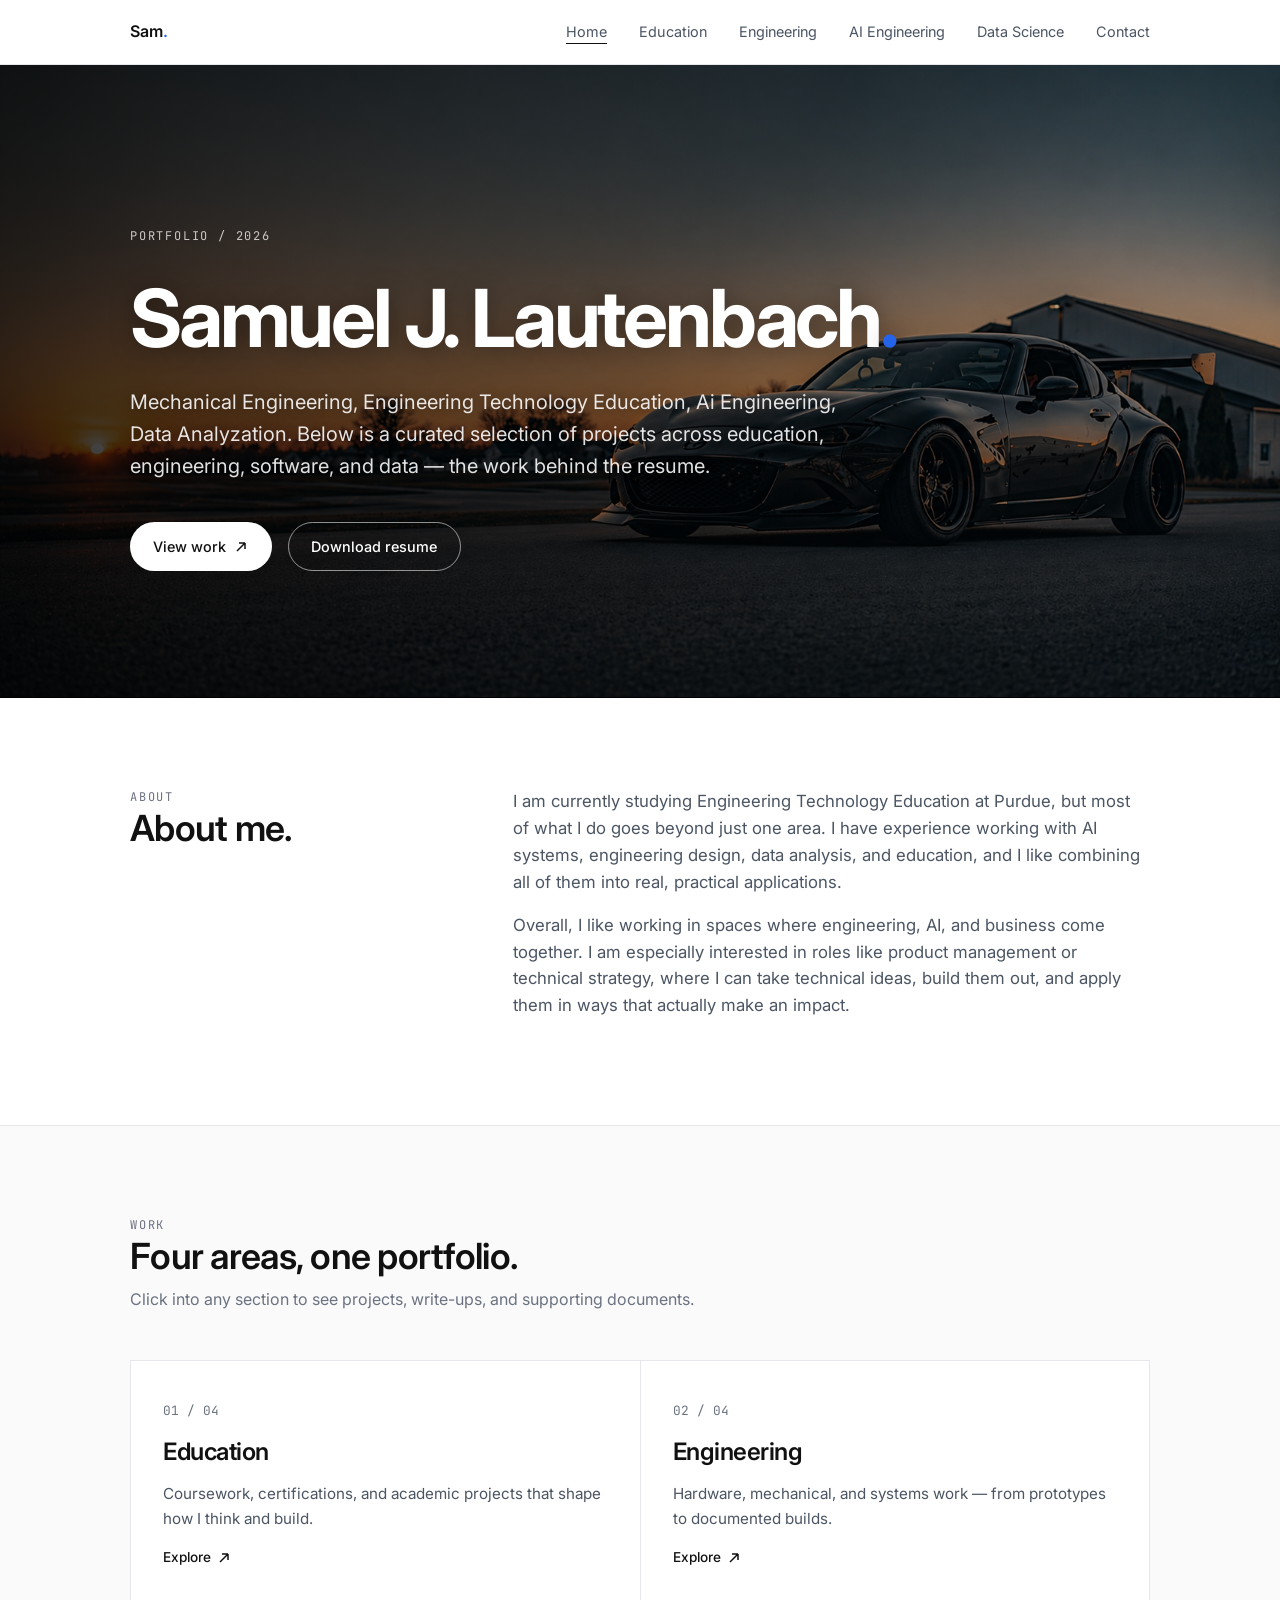
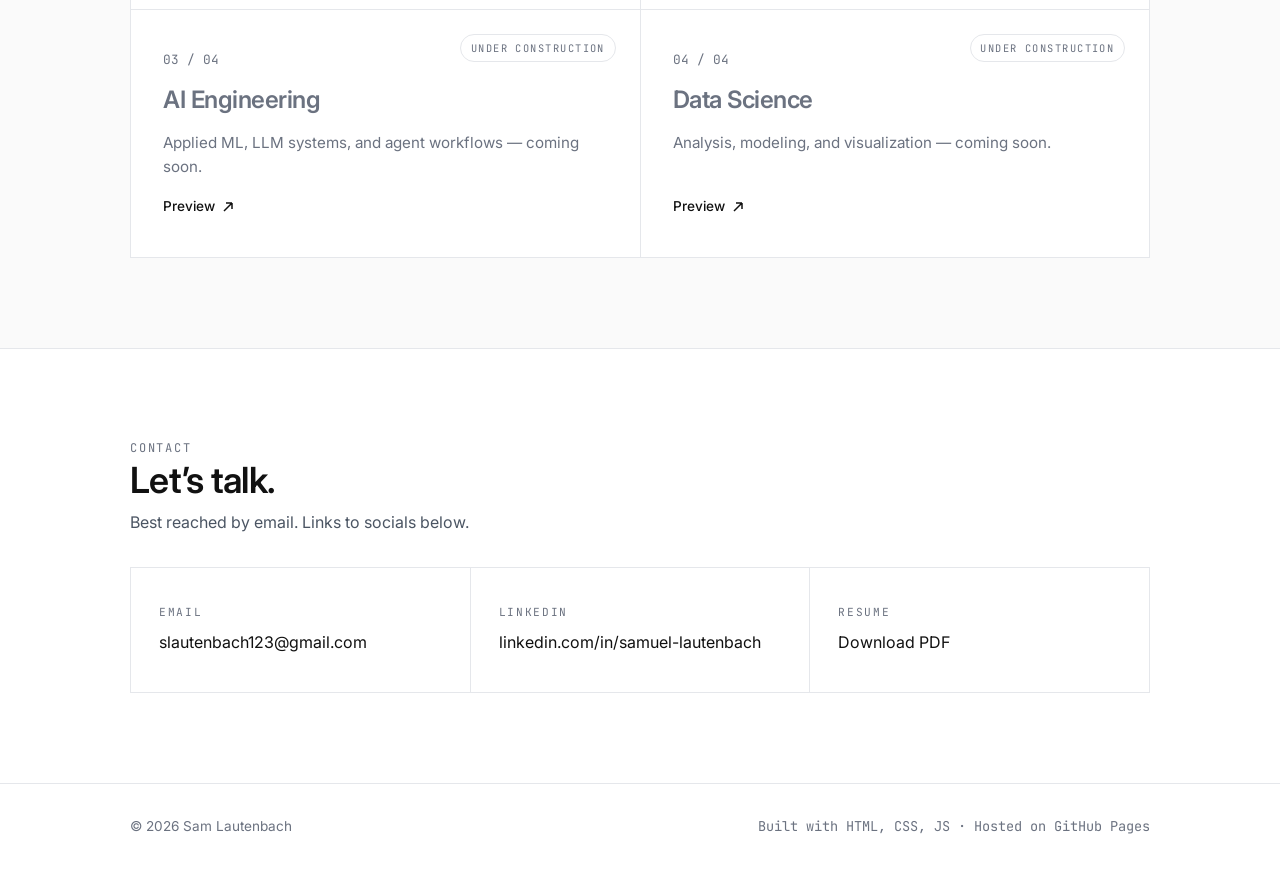
==== index.html @ 62732c8f "Initial portfolio" ====
<!DOCTYPE html>
<html lang="en">
<head>
<meta charset="UTF-8" />
<meta name="viewport" content="width=device-width, initial-scale=1.0" />
<title>Sam Lautenbach — Portfolio</title>
<meta name="description" content="Engineer, coder, and data scientist. Selected work across education, engineering, coding, and data science." />
<meta name="robots" content="noindex, nofollow" />
<link rel="preconnect" href="https://fonts.googleapis.com" />
<link rel="preconnect" href="https://fonts.gstatic.com" crossorigin />
<link href="https://fonts.googleapis.com/css2?family=Inter:wght@400;500;600;700&family=JetBrains+Mono:wght@400;500&display=swap" rel="stylesheet" />
<link rel="stylesheet" href="css/style.css" />
</head>
<body>

<!-- ===== Nav ===== -->
<header class="nav">
  <div class="container nav__inner">
    <a class="nav__logo" href="index.html">Sam<span>.</span></a>
    <button class="nav__toggle" aria-label="Toggle menu" aria-expanded="false">
      <span></span><span></span><span></span>
    </button>
    <ul class="nav__links">
      <li><a class="nav__link" href="index.html">Home</a></li>
      <li><a class="nav__link" href="education.html">Education</a></li>
      <li><a class="nav__link" href="engineering.html">Engineering</a></li>
      <li><a class="nav__link" href="ai-engineering.html">AI Engineering</a></li>
      <li><a class="nav__link" href="data-science.html">Data Science</a></li>
      <li><a class="nav__link" href="#contact">Contact</a></li>
    </ul>
  </div>
</header>

<!-- ===== Hero ===== -->
<section class="hero">
  <div class="container">
    <p class="eyebrow hero__eyebrow">Portfolio / 2026</p>
    <h1 class="hero__title">Samuel J. Lautenbach<span class="accent">.</span></h1>
    <p class="hero__lead">
      Mechanical Engineering, Engineering Technology Education, Ai Engineering, Data Analyzation. 
	  Below is a curated selection of projects
      across education, engineering, software, and data &mdash; the work behind the resume.
    </p>
    <div class="hero__cta">
      <a class="btn btn--primary" href="#sections">
        View work
        <svg class="btn__arrow" width="14" height="14" viewBox="0 0 14 14" fill="none" stroke="currentColor" stroke-width="1.5"><path d="M3 11L11 3M11 3H5M11 3V9"/></svg>
      </a>
      <a class="btn btn--ghost" href="documents/resume.pdf" download>Download resume</a>
    </div>
  </div>
</section>

<!-- ===== About ===== -->
<section id="about" class="about">
  <div class="container about__grid reveal">
    <div>
      <p class="eyebrow">About</p>
      <h2 class="about__heading">About me.</h2>
    </div>
    <div class="about__body">
      <p>
        I am currently studying Engineering Technology Education at Purdue, but most of what
		I do goes beyond just one area. I have experience working with AI systems, engineering
		design, data analysis, and education, and I like combining all of them into real, practical applications.
      </p>
      <p>
        Overall, I like working in spaces where engineering, AI, and business come together.
		I am especially interested in roles like product management or technical strategy,
		where I can take technical ideas, build them out, and apply them in ways that actually make an impact.
      </p>
	  <p>
	  
    </div>
  </div>
</section>

<!-- ===== Sections grid ===== -->
<section id="sections" class="sections">
  <div class="container">
    <div class="reveal">
      <p class="eyebrow">Work</p>
      <h2 class="sections__heading">Four areas, one portfolio.</h2>
      <p class="sections__sub">Click into any section to see projects, write-ups, and supporting documents.</p>
    </div>

    <div class="section-grid reveal">
      <a class="section-card" href="education.html">
        <span class="section-card__num">01 / 04</span>
        <h3 class="section-card__title">Education</h3>
        <p class="section-card__desc">Coursework, certifications, and academic projects that shape how I think and build.</p>
        <span class="section-card__arrow">
          Explore
          <svg width="14" height="14" viewBox="0 0 14 14" fill="none" stroke="currentColor" stroke-width="1.5"><path d="M3 11L11 3M11 3H5M11 3V9"/></svg>
        </span>
      </a>

      <a class="section-card" href="engineering.html">
        <span class="section-card__num">02 / 04</span>
        <h3 class="section-card__title">Engineering</h3>
        <p class="section-card__desc">Hardware, mechanical, and systems work &mdash; from prototypes to documented builds.</p>
        <span class="section-card__arrow">
          Explore
          <svg width="14" height="14" viewBox="0 0 14 14" fill="none" stroke="currentColor" stroke-width="1.5"><path d="M3 11L11 3M11 3H5M11 3V9"/></svg>
        </span>
      </a>

      <a class="section-card section-card--soon" href="ai-engineering.html">
        <span class="section-card__num">03 / 04</span>
        <span class="section-card__badge">Under Construction</span>
        <h3 class="section-card__title">AI Engineering</h3>
        <p class="section-card__desc">Applied ML, LLM systems, and agent workflows &mdash; coming soon.</p>
        <span class="section-card__arrow">
          Preview
          <svg width="14" height="14" viewBox="0 0 14 14" fill="none" stroke="currentColor" stroke-width="1.5"><path d="M3 11L11 3M11 3H5M11 3V9"/></svg>
        </span>
      </a>

      <a class="section-card section-card--soon" href="data-science.html">
        <span class="section-card__num">04 / 04</span>
        <span class="section-card__badge">Under Construction</span>
        <h3 class="section-card__title">Data Science</h3>
        <p class="section-card__desc">Analysis, modeling, and visualization &mdash; coming soon.</p>
        <span class="section-card__arrow">
          Preview
          <svg width="14" height="14" viewBox="0 0 14 14" fill="none" stroke="currentColor" stroke-width="1.5"><path d="M3 11L11 3M11 3H5M11 3V9"/></svg>
        </span>
      </a>
    </div>
  </div>
</section>

<!-- ===== Contact ===== -->
<section id="contact" class="contact">
  <div class="container reveal">
    <p class="eyebrow">Contact</p>
    <h2 class="contact__heading">Let&rsquo;s talk.</h2>
    <p class="contact__lead">
      Best reached by email. Links to socials below.
    </p>
    <div class="contact__list">
      <a class="contact__item" href="mailto:slautenbach123@gmail.com">
        <div class="contact__label">Email</div>
        <div class="contact__value">slautenbach123@gmail.com</div>
      </a>
      <a class="contact__item" href="https://linkedin.com/" target="_blank" rel="noopener">
        <div class="contact__label">LinkedIn</div>
        <div class="contact__value">linkedin.com/in/samuel-lautenbach</div>
      </a>
      <a class="contact__item" href="documents/resume.pdf" download>
        <div class="contact__label">Resume</div>
        <div class="contact__value">Download PDF</div>
      </a>
    </div>
  </div>
</section>

<!-- ===== Footer ===== -->
<footer class="footer">
  <div class="container footer__inner">
    <span>&copy; <span id="year">2026</span> Sam Lautenbach</span>
    <span class="mono">Built with HTML, CSS, JS &middot; Hosted on GitHub Pages</span>
  </div>
</footer>

<script src="js/main.js"></script>
</body>
</html>
---- css/style.css ----
/* =========================================================
   Portfolio — Modern Minimalist
   ========================================================= */

/* ---------- Reset & base ---------- */
*, *::before, *::after { box-sizing: border-box; margin: 0; padding: 0; }

:root {
  --bg: #ffffff;
  --bg-alt: #fafafa;
  --text: #111111;
  --text-muted: #6b7280;
  --text-soft: #4b5563;
  --border: #e5e7eb;
  --border-strong: #111111;
  --accent: #2563eb;
  --accent-hover: #1d4ed8;
  --max-width: 1100px;
  --gutter: clamp(1.25rem, 4vw, 2.5rem);
  --transition: 200ms cubic-bezier(0.4, 0, 0.2, 1);
}

html { scroll-behavior: smooth; -webkit-text-size-adjust: 100%; }
body {
  font-family: 'Inter', -apple-system, BlinkMacSystemFont, 'Segoe UI', Roboto, sans-serif;
  font-size: 16px;
  line-height: 1.6;
  color: var(--text);
  background: var(--bg);
  -webkit-font-smoothing: antialiased;
  -moz-osx-font-smoothing: grayscale;
}

img { max-width: 100%; display: block; }
a { color: inherit; text-decoration: none; }
button { font: inherit; cursor: pointer; border: none; background: none; }

/* ---------- Typography ---------- */
.mono {
  font-family: 'JetBrains Mono', 'SF Mono', Menlo, Consolas, monospace;
  font-feature-settings: "tnum";
}

h1, h2, h3, h4 { line-height: 1.2; letter-spacing: -0.02em; font-weight: 600; }

.eyebrow {
  font-family: 'JetBrains Mono', monospace;
  font-size: 0.75rem;
  text-transform: uppercase;
  letter-spacing: 0.15em;
  color: var(--text-muted);
}

/* ---------- Layout ---------- */
.container {
  max-width: var(--max-width);
  margin: 0 auto;
  padding: 0 var(--gutter);
}

section { padding: clamp(4rem, 10vh, 7rem) 0; }

/* ---------- Navigation ---------- */
.nav {
  position: sticky;
  top: 0;
  z-index: 100;
  background: rgba(255, 255, 255, 0.85);
  backdrop-filter: saturate(180%) blur(10px);
  -webkit-backdrop-filter: saturate(180%) blur(10px);
  border-bottom: 1px solid var(--border);
}

.nav__inner {
  display: flex;
  align-items: center;
  justify-content: space-between;
  height: 64px;
}

.nav__logo {
  font-weight: 600;
  font-size: 1rem;
  letter-spacing: -0.01em;
}
.nav__logo span { color: var(--accent); }

.nav__links {
  display: flex;
  gap: 2rem;
  list-style: none;
  align-items: center;
}

.nav__link {
  font-size: 0.9rem;
  color: var(--text-soft);
  position: relative;
  padding: 0.25rem 0;
  transition: color var(--transition);
}
.nav__link::after {
  content: "";
  position: absolute;
  left: 0;
  bottom: 0;
  width: 0;
  height: 1px;
  background: var(--text);
  transition: width var(--transition);
}
.nav__link:hover { color: var(--text); }
.nav__link:hover::after,
.nav__link.is-active::after { width: 100%; }

.nav__toggle {
  display: none;
  width: 32px;
  height: 32px;
  flex-direction: column;
  justify-content: center;
  gap: 5px;
}
.nav__toggle span {
  display: block;
  height: 1.5px;
  width: 22px;
  background: var(--text);
  transition: transform var(--transition), opacity var(--transition);
}
.nav__toggle.is-open span:nth-child(1) { transform: translateY(6.5px) rotate(45deg); }
.nav__toggle.is-open span:nth-child(2) { opacity: 0; }
.nav__toggle.is-open span:nth-child(3) { transform: translateY(-6.5px) rotate(-45deg); }

/* ---------- Hero ---------- */
.hero {
  position: relative;
  overflow: hidden;
  padding: clamp(6rem, 18vh, 11rem) 0 clamp(5rem, 14vh, 9rem);
  background-image: url('../images/hero-bg.png');
  background-size: cover;
  background-position: center;
  background-repeat: no-repeat;
  color: #ffffff;
  border-bottom: 1px solid #000;
}
/* Dark gradient overlay — heavier on the left where the text sits,
   lighter on the right so the car still reads as the focal point. */
.hero::before {
  content: "";
  position: absolute;
  inset: 0;
  background: linear-gradient(
    90deg,
    rgba(0, 0, 0, 0.78) 0%,
    rgba(0, 0, 0, 0.55) 45%,
    rgba(0, 0, 0, 0.25) 100%
  );
  z-index: 0;
  pointer-events: none;
}
.hero > .container { position: relative; z-index: 1; }

.hero__eyebrow {
  margin-bottom: 1.5rem;
  color: rgba(255, 255, 255, 0.75);
}

.hero__title {
  font-size: clamp(2.5rem, 7vw, 5rem);
  font-weight: 700;
  letter-spacing: -0.04em;
  margin-bottom: 1.25rem;
  color: #ffffff;
  text-shadow: 0 2px 24px rgba(0, 0, 0, 0.4);
}

.hero__title .accent { color: var(--accent); }

.hero__lead {
  font-size: clamp(1.05rem, 1.6vw, 1.25rem);
  color: rgba(255, 255, 255, 0.88);
  max-width: 36em;
  margin-bottom: 2.5rem;
  text-shadow: 0 1px 12px rgba(0, 0, 0, 0.4);
}

.hero__cta { display: flex; gap: 1rem; flex-wrap: wrap; }

/* Button overrides inside the dark hero */
.hero .btn--primary { background: #ffffff; color: var(--text); }
.hero .btn--primary:hover { background: var(--accent); color: #ffffff; }
.hero .btn--ghost {
  border-color: rgba(255, 255, 255, 0.55);
  color: #ffffff;
  background: transparent;
}
.hero .btn--ghost:hover {
  background: #ffffff;
  color: var(--text);
  border-color: #ffffff;
}

/* ---------- Buttons ---------- */
.btn {
  display: inline-flex;
  align-items: center;
  gap: 0.5rem;
  padding: 0.75rem 1.4rem;
  border-radius: 999px;
  font-size: 0.9rem;
  font-weight: 500;
  transition: transform var(--transition), background var(--transition), color var(--transition), border-color var(--transition);
  border: 1px solid transparent;
}
.btn--primary { background: var(--text); color: var(--bg); }
.btn--primary:hover { background: var(--accent); transform: translateY(-1px); }
.btn--ghost { border-color: var(--border-strong); color: var(--text); }
.btn--ghost:hover { background: var(--text); color: var(--bg); transform: translateY(-1px); }
.btn__arrow { transition: transform var(--transition); }
.btn:hover .btn__arrow { transform: translate(2px, -2px); }

/* ---------- About ---------- */
.about__grid {
  display: grid;
  grid-template-columns: 1fr 2fr;
  gap: clamp(2rem, 5vw, 4rem);
  align-items: start;
}
.about__heading {
  font-size: clamp(1.75rem, 3vw, 2.25rem);
}
.about__body p { color: var(--text-soft); margin-bottom: 1rem; font-size: 1.05rem; }

/* ---------- Section cards (home) ---------- */
.sections {
  border-top: 1px solid var(--border);
  background: var(--bg-alt);
}
.sections__heading {
  font-size: clamp(1.75rem, 3vw, 2.25rem);
  margin-bottom: 0.5rem;
}
.sections__sub { color: var(--text-muted); margin-bottom: 3rem; }

.section-grid {
  display: grid;
  grid-template-columns: repeat(2, 1fr);
  gap: 1px;
  background: var(--border);
  border: 1px solid var(--border);
}

.section-card {
  display: flex;
  flex-direction: column;
  gap: 1rem;
  padding: 2.5rem 2rem;
  background: var(--bg);
  position: relative;
  transition: background var(--transition);
  min-height: 240px;
}
.section-card:hover { background: var(--bg-alt); }
.section-card__num {
  font-family: 'JetBrains Mono', monospace;
  font-size: 0.8rem;
  color: var(--text-muted);
}
.section-card__title {
  font-size: 1.5rem;
  letter-spacing: -0.02em;
}
.section-card__desc { color: var(--text-soft); flex: 1; font-size: 0.95rem; }
.section-card__arrow {
  align-self: flex-start;
  display: inline-flex;
  align-items: center;
  gap: 0.4rem;
  font-size: 0.85rem;
  color: var(--text);
  font-weight: 500;
}
.section-card__arrow svg { transition: transform var(--transition); }
.section-card:hover .section-card__arrow svg { transform: translate(3px, -3px); }

/* ---------- Under-construction badge on home section cards ---------- */
.section-card--soon { cursor: pointer; }
.section-card--soon .section-card__title,
.section-card--soon .section-card__desc { color: var(--text-muted); }
.section-card--soon:hover .section-card__title { color: var(--text); }

.section-card__badge {
  position: absolute;
  top: 1.5rem;
  right: 1.5rem;
  font-family: 'JetBrains Mono', monospace;
  font-size: 0.65rem;
  text-transform: uppercase;
  letter-spacing: 0.14em;
  padding: 0.3rem 0.6rem;
  border: 1px solid var(--border);
  border-radius: 999px;
  color: var(--text-muted);
  background: var(--bg);
}

/* ---------- Coming-soon block on sub-pages ---------- */
.coming-soon {
  text-align: center;
  padding: clamp(3rem, 8vw, 5rem) 1.5rem;
  border: 1px dashed var(--border-strong);
  background: var(--bg-alt);
  max-width: 640px;
  margin: 0 auto;
}
.coming-soon__label {
  font-family: 'JetBrains Mono', monospace;
  font-size: 0.75rem;
  text-transform: uppercase;
  letter-spacing: 0.18em;
  color: var(--text-muted);
  margin-bottom: 1rem;
}
.coming-soon__heading {
  font-size: clamp(1.5rem, 3vw, 2rem);
  font-weight: 600;
  letter-spacing: -0.02em;
  margin-bottom: 0.75rem;
}
.coming-soon__text {
  color: var(--text-soft);
  max-width: 32em;
  margin: 0 auto 1.5rem;
}
.coming-soon__back {
  display: inline-block;
  font-size: 0.9rem;
  color: var(--text);
  border-bottom: 1px solid var(--text);
  padding-bottom: 1px;
  transition: color var(--transition), border-color var(--transition);
}
.coming-soon__back:hover { color: var(--accent); border-color: var(--accent); }

/* ---------- Contact ---------- */
.contact { border-top: 1px solid var(--border); }
.contact__heading {
  font-size: clamp(1.75rem, 3vw, 2.25rem);
  margin-bottom: 0.5rem;
}
.contact__lead { color: var(--text-soft); max-width: 36em; margin-bottom: 2rem; }
.contact__list {
  display: grid;
  grid-template-columns: repeat(auto-fit, minmax(220px, 1fr));
  gap: 1px;
  background: var(--border);
  border: 1px solid var(--border);
}
.contact__item {
  display: block;
  padding: 2.25rem 1.75rem;
  background: var(--bg);
  transition: background var(--transition);
}
.contact__item:hover { background: var(--bg-alt); }
.contact__label {
  font-family: 'JetBrains Mono', monospace;
  font-size: 0.7rem;
  text-transform: uppercase;
  letter-spacing: 0.15em;
  color: var(--text-muted);
  margin-bottom: 0.5rem;
}
.contact__value { font-size: 1rem; word-break: break-word; }

/* ---------- Footer ---------- */
.footer {
  border-top: 1px solid var(--border);
  padding: 2rem 0;
  font-size: 0.85rem;
  color: var(--text-muted);
}
.footer__inner {
  display: flex;
  justify-content: space-between;
  flex-wrap: wrap;
  gap: 1rem;
}

/* ---------- Sub-page header ---------- */
.page-header {
  padding: clamp(3rem, 8vh, 5rem) 0 clamp(2rem, 5vh, 3rem);
  border-bottom: 1px solid var(--border);
}
.breadcrumb {
  font-family: 'JetBrains Mono', monospace;
  font-size: 0.8rem;
  color: var(--text-muted);
  margin-bottom: 1.5rem;
}
.breadcrumb a:hover { color: var(--text); }
.breadcrumb__sep { padding: 0 0.5rem; }
.page-header__num {
  font-family: 'JetBrains Mono', monospace;
  font-size: 0.85rem;
  color: var(--accent);
  margin-bottom: 0.75rem;
}
.page-header__title {
  font-size: clamp(2rem, 5vw, 3.5rem);
  font-weight: 700;
  letter-spacing: -0.03em;
  margin-bottom: 1rem;
}
.page-header__desc {
  color: var(--text-soft);
  font-size: 1.1rem;
  max-width: 50em;
}

/* ---------- Project grid ---------- */
.projects {
  display: grid;
  grid-template-columns: repeat(auto-fill, minmax(300px, 1fr));
  gap: 2rem;
}
.project {
  display: flex;
  flex-direction: column;
  border: 1px solid var(--border);
  background: var(--bg);
  overflow: hidden;
  transition: border-color var(--transition), transform var(--transition);
}
.project:hover { border-color: var(--text); transform: translateY(-2px); }

.project__thumb {
  aspect-ratio: 16 / 10;
  background: var(--bg-alt);
  display: flex;
  align-items: center;
  justify-content: center;
  border-bottom: 1px solid var(--border);
  overflow: hidden;
  position: relative;
}
.project__thumb img { width: 100%; height: 100%; object-fit: cover; }
.project__thumb-placeholder {
  font-family: 'JetBrains Mono', monospace;
  font-size: 0.75rem;
  color: var(--text-muted);
  text-align: center;
  padding: 1rem;
}

.project__body { padding: 1.25rem 1.25rem 1.5rem; }
.project__tag {
  font-family: 'JetBrains Mono', monospace;
  font-size: 0.7rem;
  text-transform: uppercase;
  letter-spacing: 0.12em;
  color: var(--text-muted);
  margin-bottom: 0.5rem;
}
.project__title {
  font-size: 1.15rem;
  font-weight: 600;
  margin-bottom: 0.5rem;
}
.project__desc {
  color: var(--text-soft);
  font-size: 0.92rem;
  margin-bottom: 1rem;
}
.project__links {
  display: flex;
  gap: 1rem;
  flex-wrap: wrap;
  font-size: 0.85rem;
}
.project__link {
  color: var(--text);
  border-bottom: 1px solid var(--border);
  padding-bottom: 1px;
  transition: border-color var(--transition), color var(--transition);
}
.project__link:hover { color: var(--accent); border-color: var(--accent); }

/* ---------- Reveal-on-scroll ---------- */
.reveal {
  opacity: 0;
  transform: translateY(16px);
  transition: opacity 700ms ease, transform 700ms ease;
}
.reveal.is-visible {
  opacity: 1;
  transform: none;
}

/* ---------- Responsive ---------- */
@media (max-width: 768px) {
  .nav__toggle { display: flex; }
  .nav__links {
    position: absolute;
    top: 64px;
    left: 0;
    right: 0;
    flex-direction: column;
    gap: 0;
    background: var(--bg);
    border-bottom: 1px solid var(--border);
    transform: translateY(-110%);
    transition: transform var(--transition);
    padding: 0.5rem 0;
  }
  .nav__links.is-open { transform: translateY(0); }
  .nav__link {
    display: block;
    padding: 0.85rem var(--gutter);
    width: 100%;
    border-top: 1px solid var(--border);
  }
  .nav__link::after { display: none; }
  .about__grid { grid-template-columns: 1fr; }
  .section-grid { grid-template-columns: 1fr; }
}

/* ---------- Reduced motion ---------- */
@media (prefers-reduced-motion: reduce) {
  *, *::before, *::after {
    animation-duration: 0.01ms !important;
    transition-duration: 0.01ms !important;
  }
  html { scroll-behavior: auto; }
  .reveal { opacity: 1; transform: none; }
}
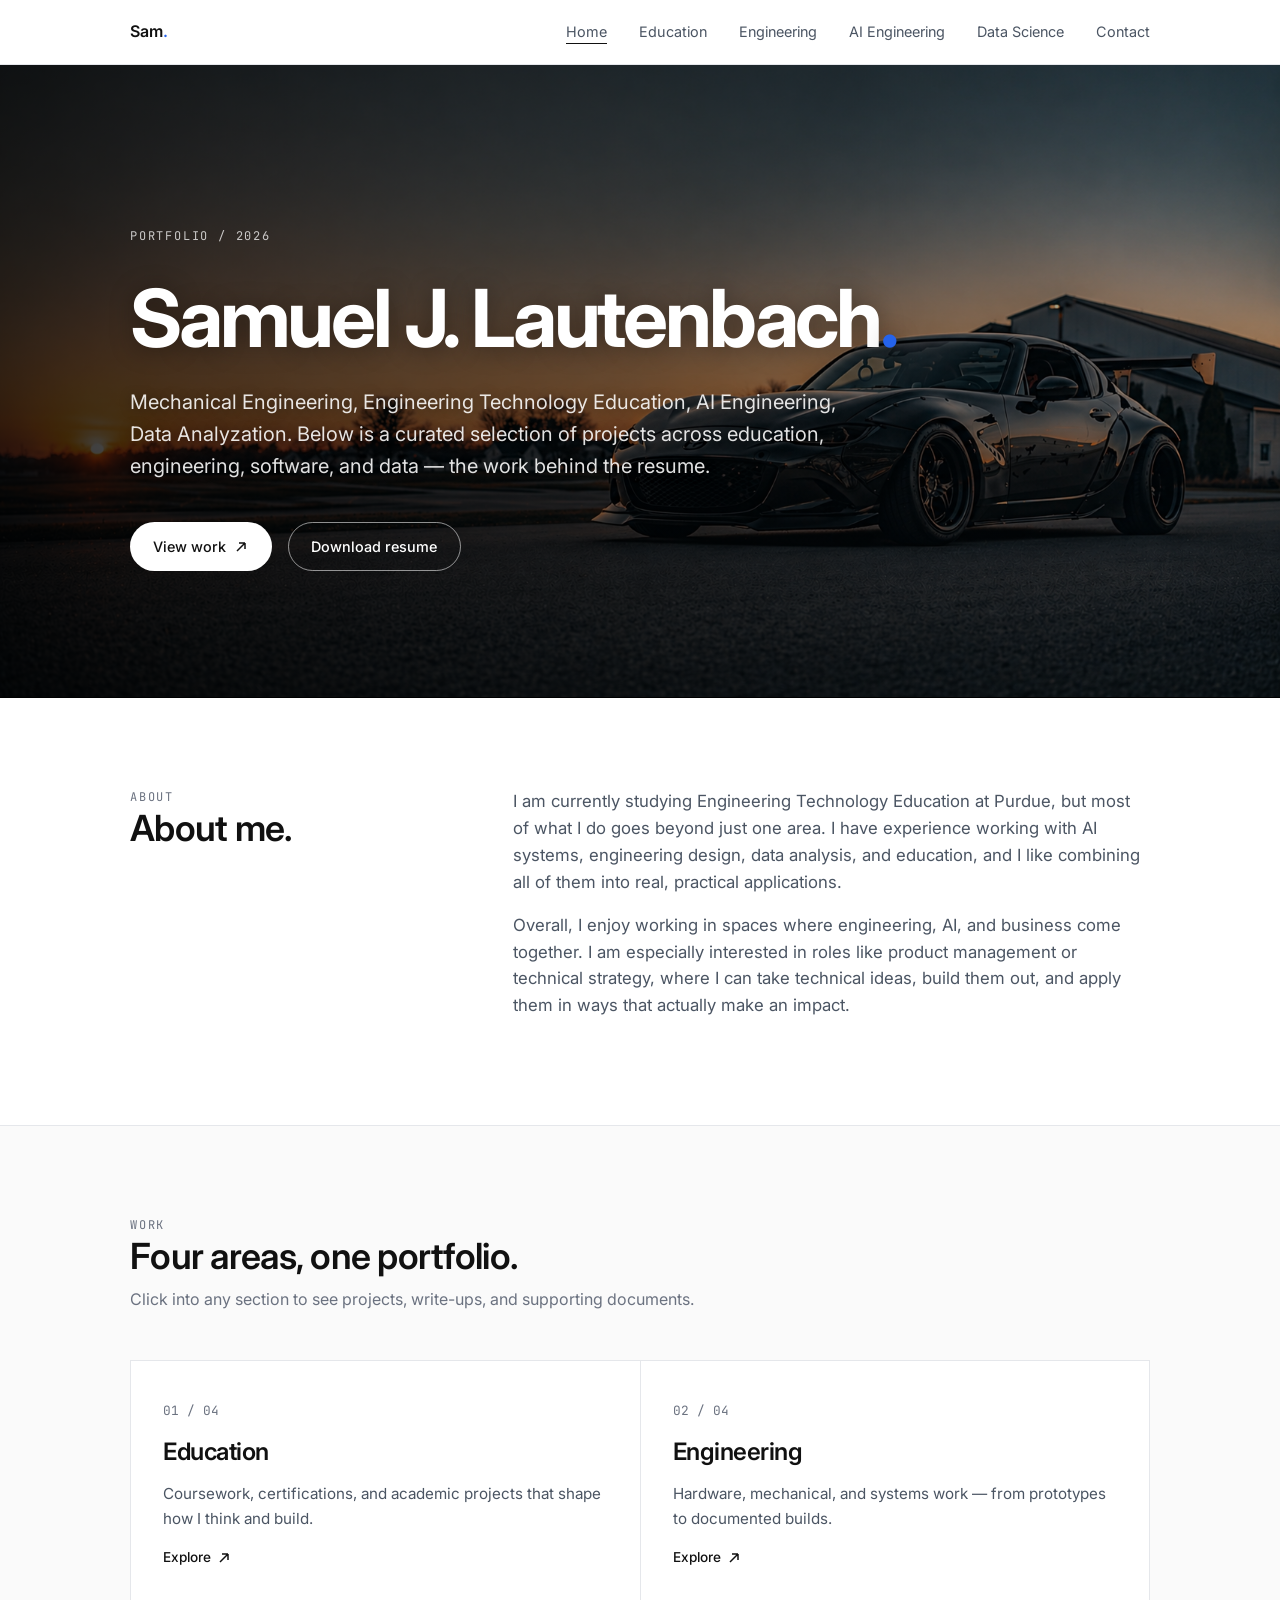
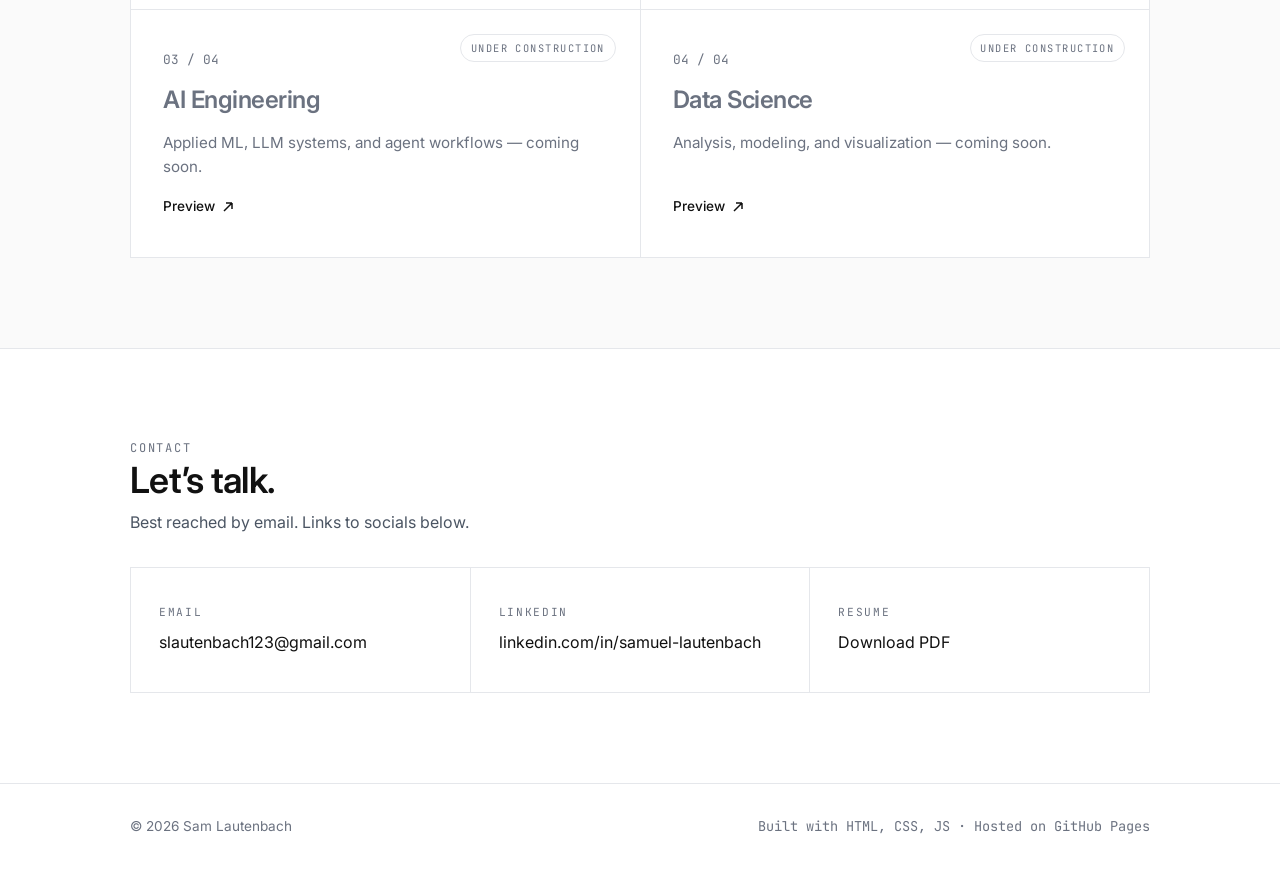
==== commit f9f09458: "Updates to site" ====
--- a/index.html
+++ b/index.html
@@ -37,7 +37,7 @@
     <p class="eyebrow hero__eyebrow">Portfolio / 2026</p>
     <h1 class="hero__title">Samuel J. Lautenbach<span class="accent">.</span></h1>
     <p class="hero__lead">
-      Mechanical Engineering, Engineering Technology Education, Ai Engineering, Data Analyzation. 
+      Mechanical Engineering, Engineering Technology Education, AI Engineering, Data Analyzation. 
 	  Below is a curated selection of projects
       across education, engineering, software, and data &mdash; the work behind the resume.
     </p>
@@ -65,7 +65,7 @@
 		design, data analysis, and education, and I like combining all of them into real, practical applications.
       </p>
       <p>
-        Overall, I like working in spaces where engineering, AI, and business come together.
+        Overall, I enjoy working in spaces where engineering, AI, and business come together.
 		I am especially interested in roles like product management or technical strategy,
 		where I can take technical ideas, build them out, and apply them in ways that actually make an impact.
       </p>
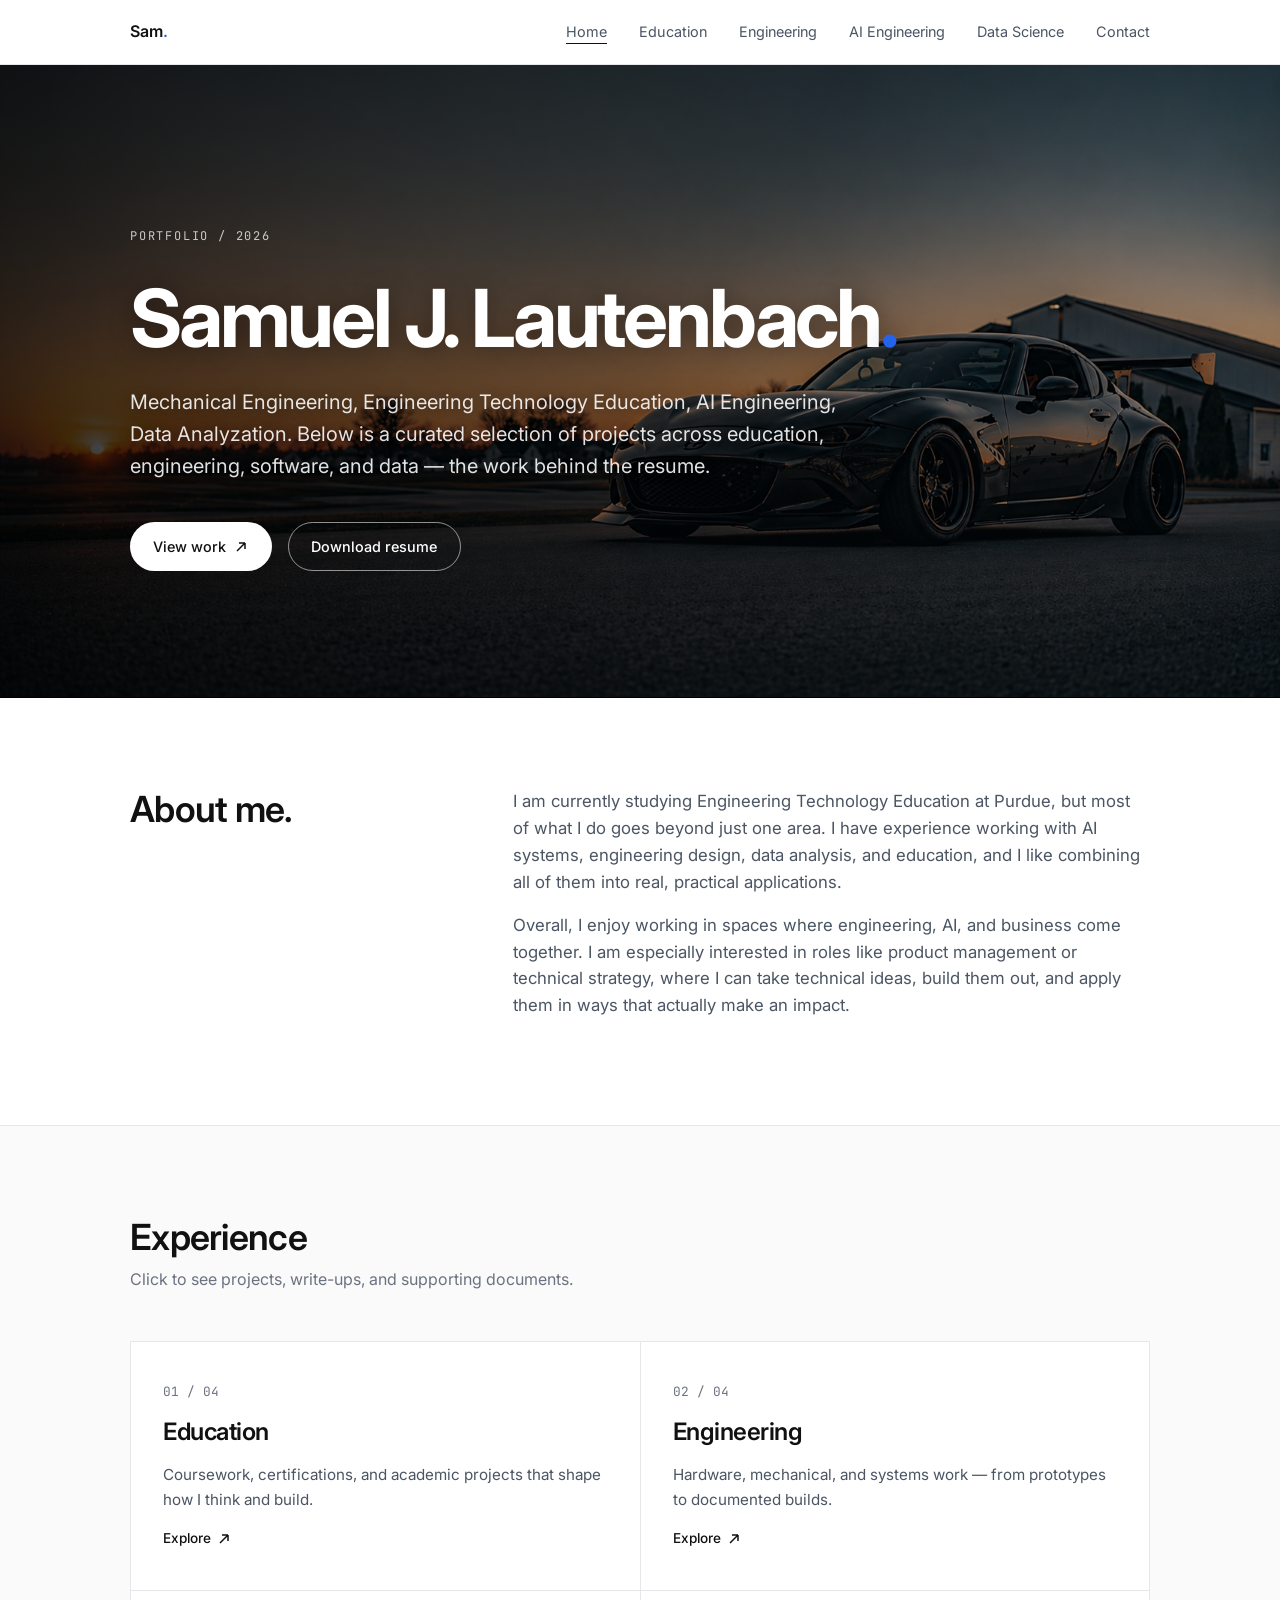
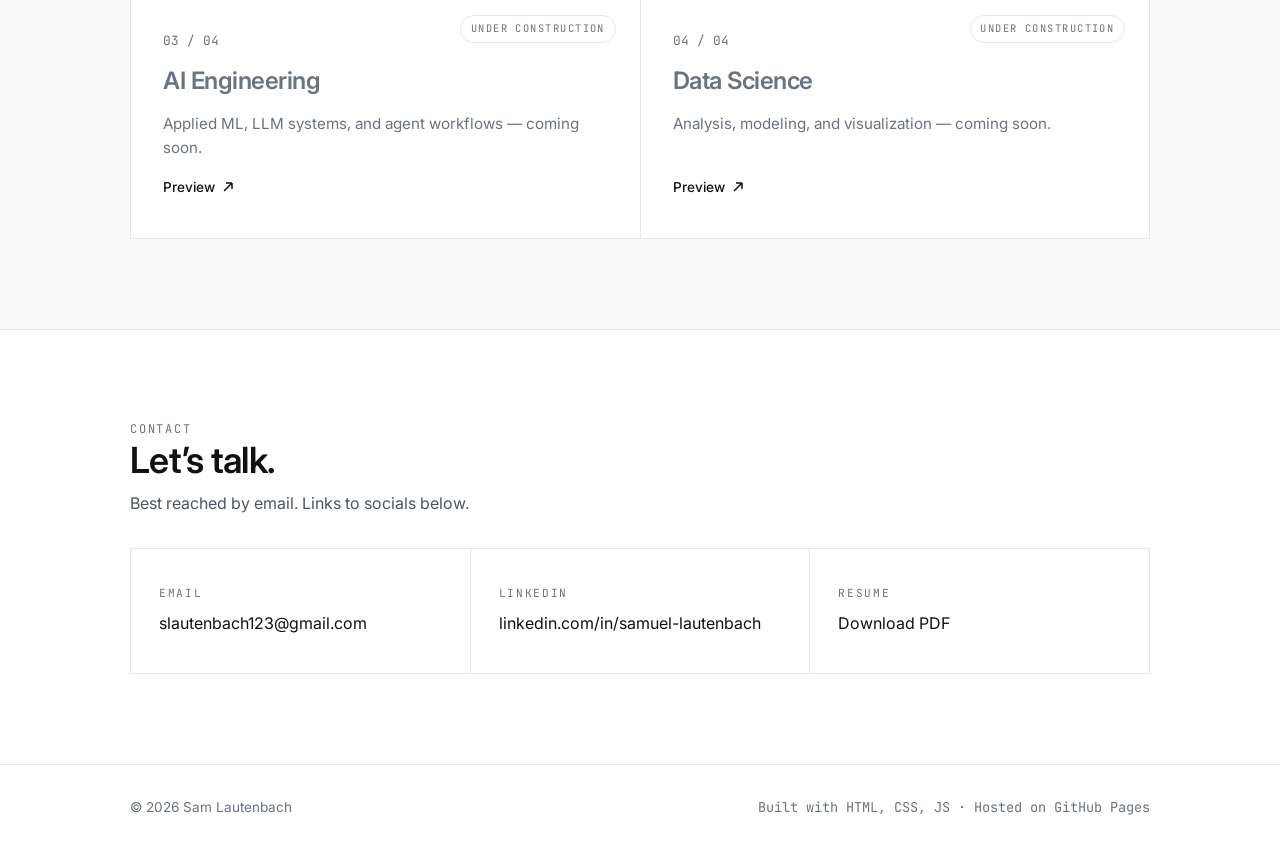
==== commit 80e9d58d: "Updates to site" ====
--- a/index.html
+++ b/index.html
@@ -55,7 +55,7 @@
 <section id="about" class="about">
   <div class="container about__grid reveal">
     <div>
-      <p class="eyebrow">About</p>
+      <!-- <p class="eyebrow">About</p> -->
       <h2 class="about__heading">About me.</h2>
     </div>
     <div class="about__body">
@@ -79,9 +79,9 @@
 <section id="sections" class="sections">
   <div class="container">
     <div class="reveal">
-      <p class="eyebrow">Work</p>
-      <h2 class="sections__heading">Four areas, one portfolio.</h2>
-      <p class="sections__sub">Click into any section to see projects, write-ups, and supporting documents.</p>
+      <!-- <p class="eyebrow">Experience</p> -->
+      <h2 class="sections__heading">Experience</h2>
+      <p class="sections__sub">Click to see projects, write-ups, and supporting documents.</p>
     </div>
 
     <div class="section-grid reveal">
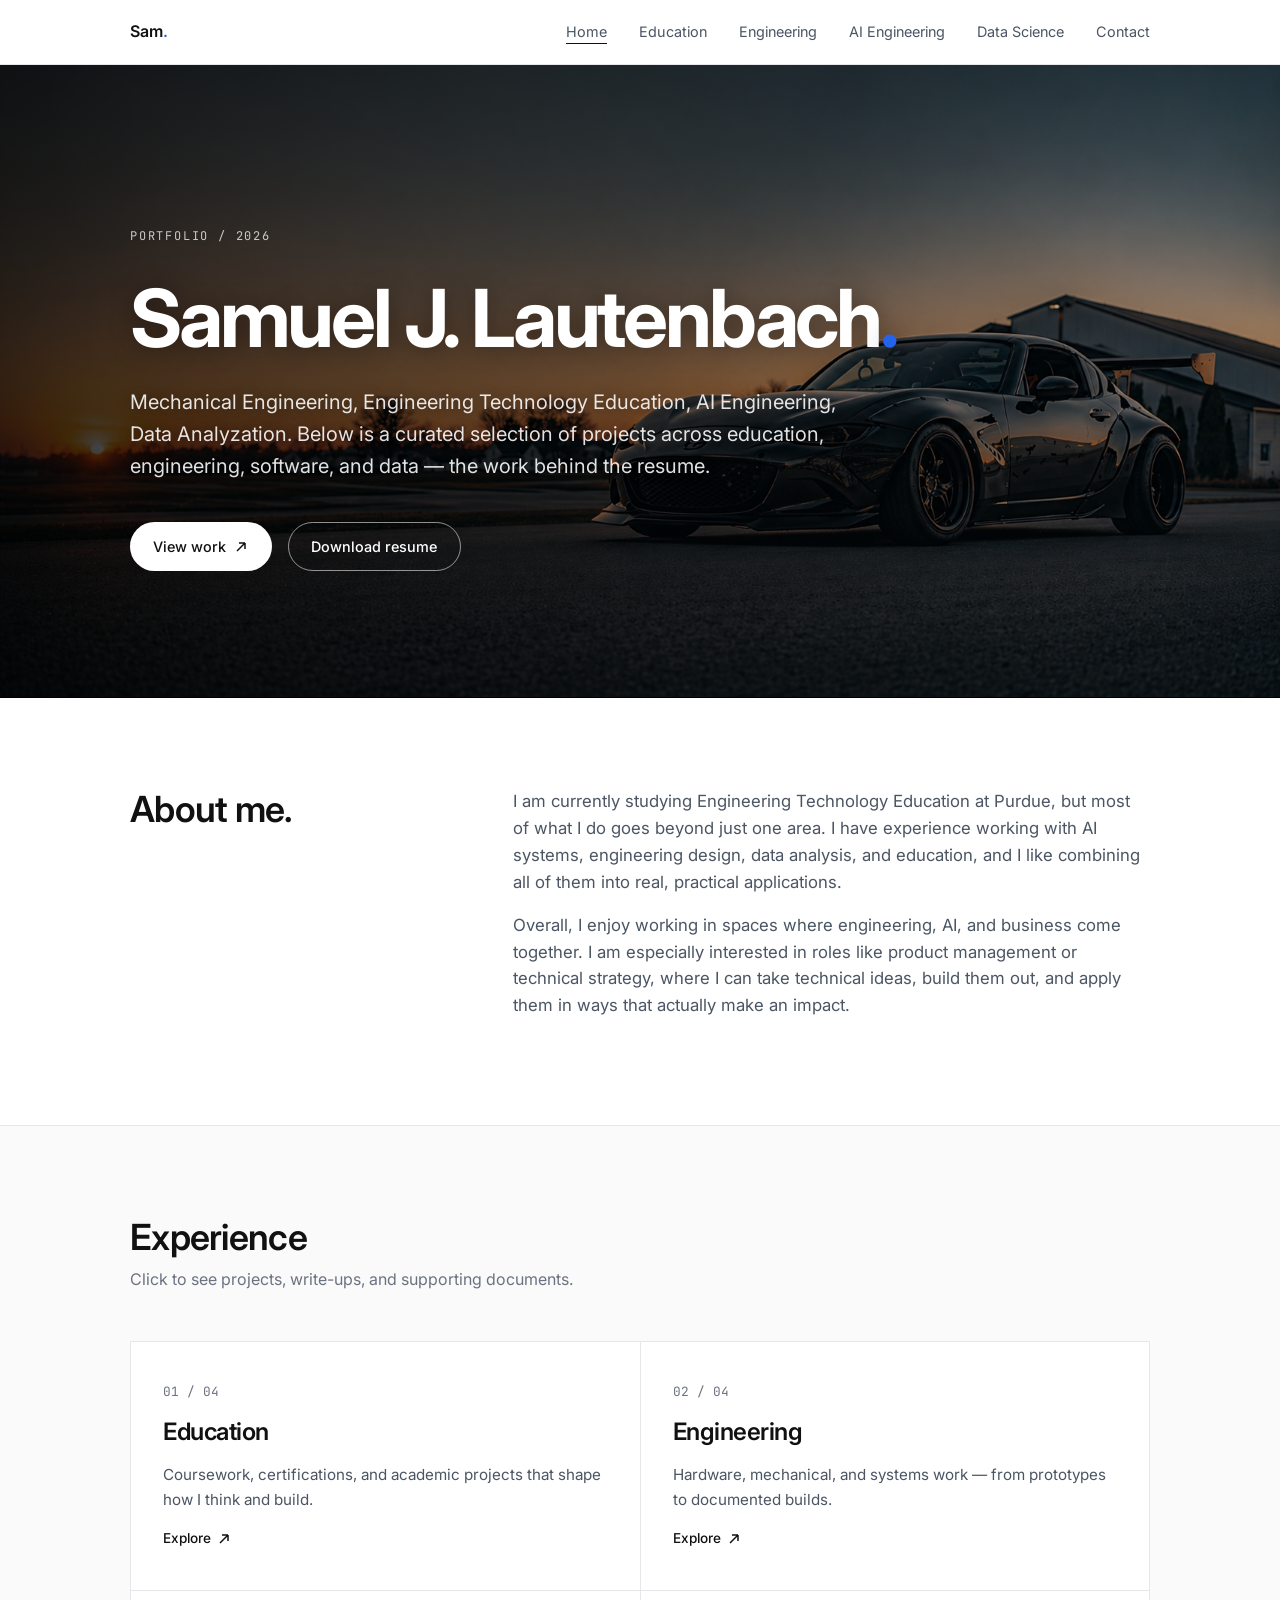
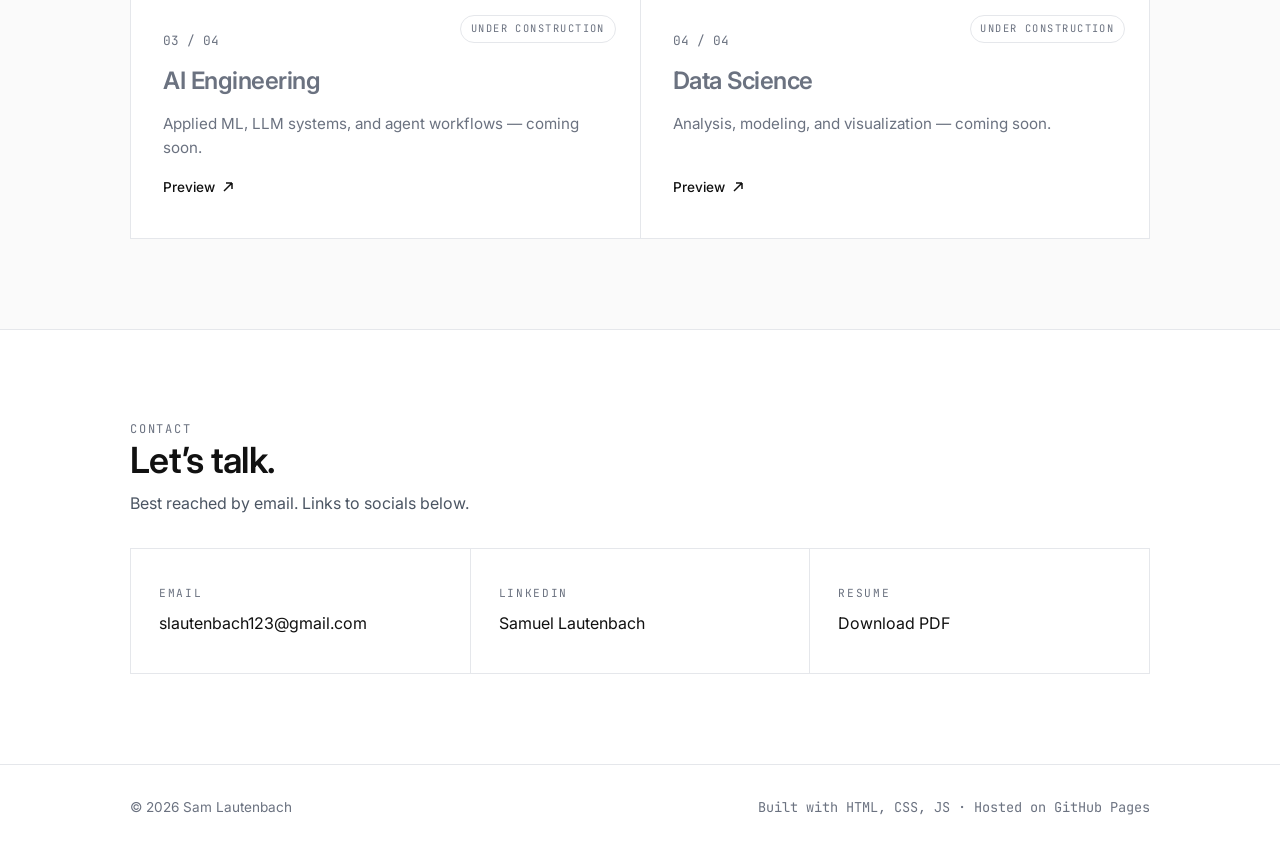
==== commit 4ac1af68: "Updates to site" ====
--- a/index.html
+++ b/index.html
@@ -143,9 +143,9 @@
         <div class="contact__label">Email</div>
         <div class="contact__value">slautenbach123@gmail.com</div>
       </a>
-      <a class="contact__item" href="https://linkedin.com/" target="_blank" rel="noopener">
+      <a class="contact__item" href="https://www.linkedin.com/in/samuel-lautenbach/" target="_blank" rel="noopener">
         <div class="contact__label">LinkedIn</div>
-        <div class="contact__value">linkedin.com/in/samuel-lautenbach</div>
+        <div class="contact__value">Samuel Lautenbach</div>
       </a>
       <a class="contact__item" href="documents/resume.pdf" download>
         <div class="contact__label">Resume</div>
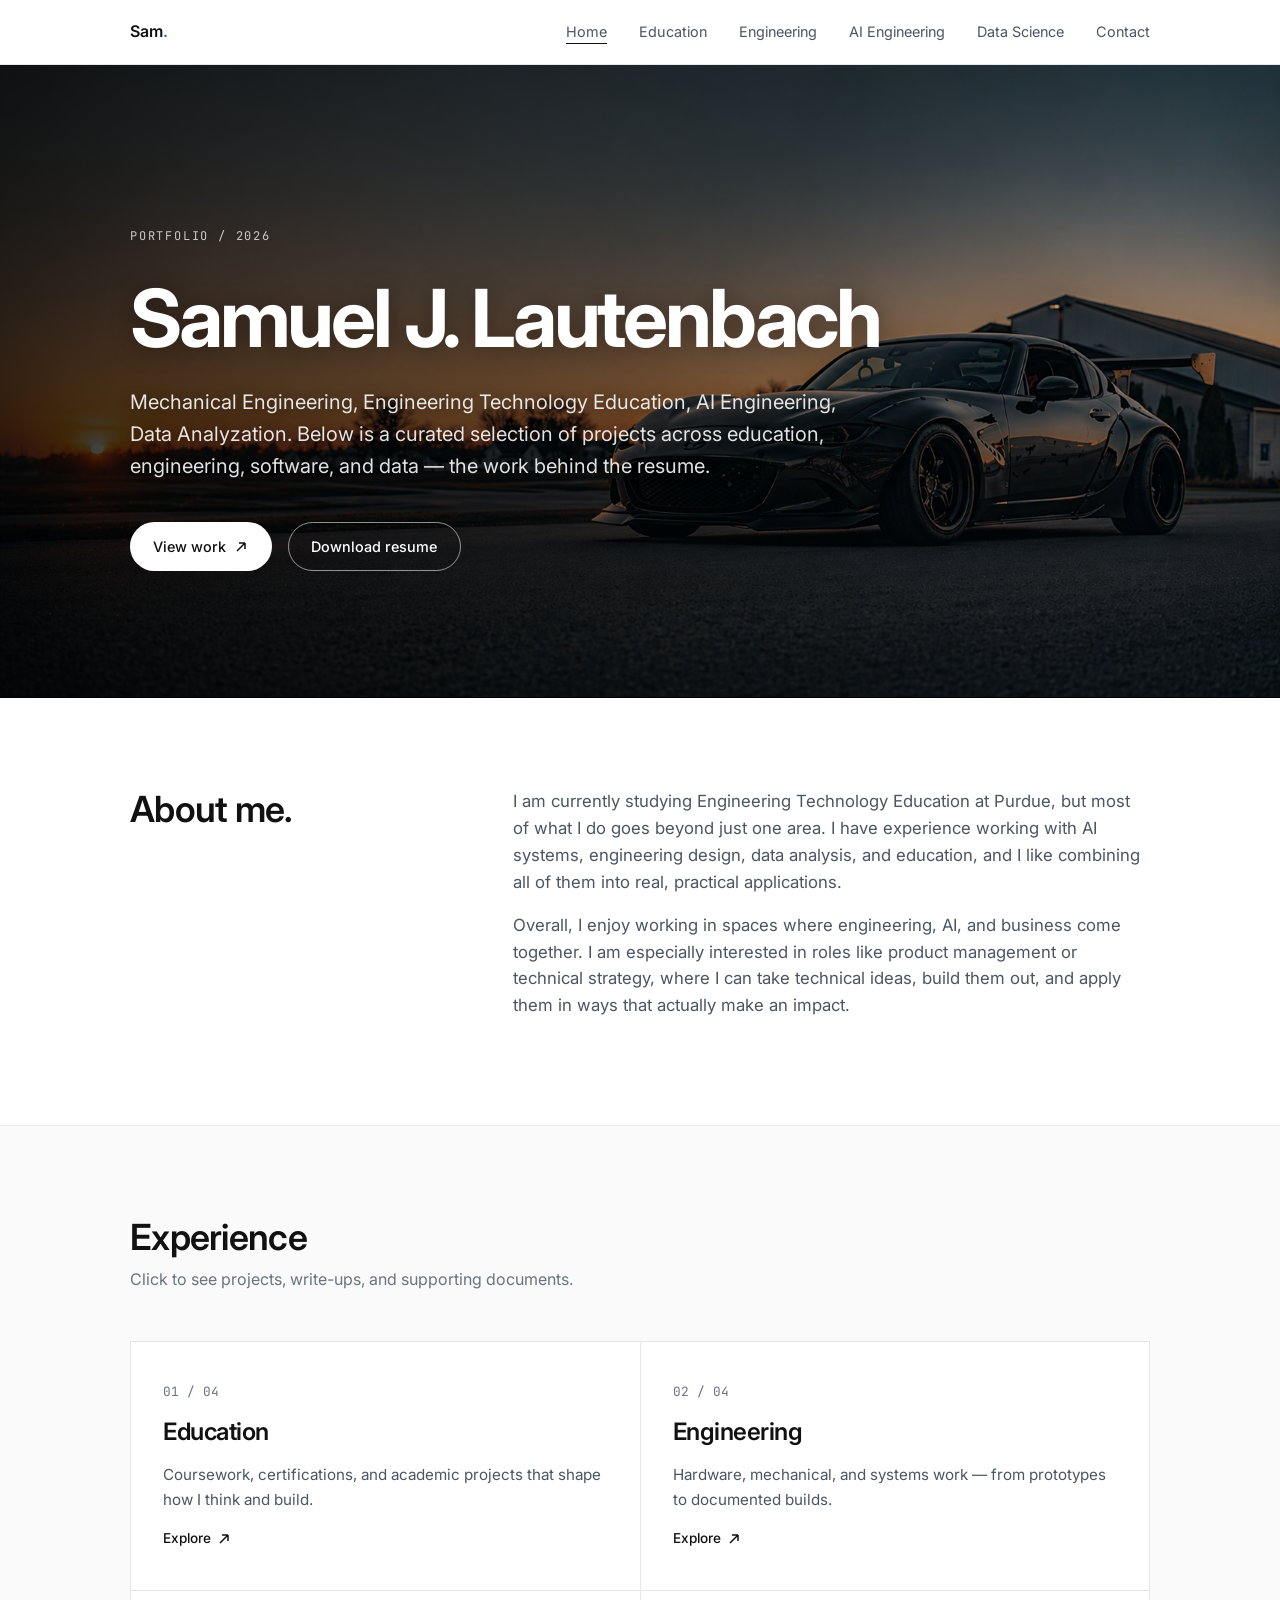
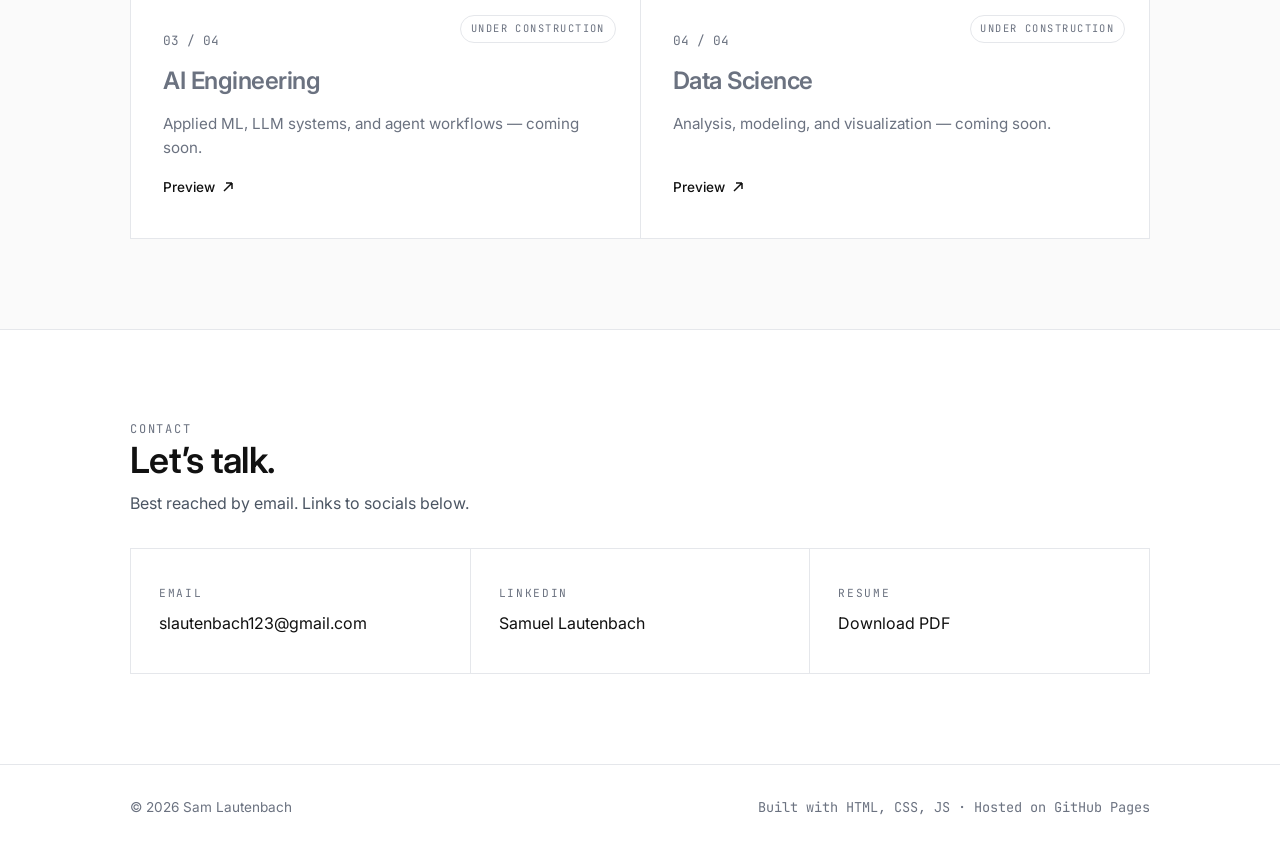
==== commit 3c1c6b42: "Updates to site" ====
--- a/index.html
+++ b/index.html
@@ -35,7 +35,7 @@
 <section class="hero">
   <div class="container">
     <p class="eyebrow hero__eyebrow">Portfolio / 2026</p>
-    <h1 class="hero__title">Samuel J. Lautenbach<span class="accent">.</span></h1>
+    <h1 class="hero__title">Samuel J. Lautenbach<span class="accent"></span></h1>
     <p class="hero__lead">
       Mechanical Engineering, Engineering Technology Education, AI Engineering, Data Analyzation. 
 	  Below is a curated selection of projects
@@ -46,7 +46,7 @@
         View work
         <svg class="btn__arrow" width="14" height="14" viewBox="0 0 14 14" fill="none" stroke="currentColor" stroke-width="1.5"><path d="M3 11L11 3M11 3H5M11 3V9"/></svg>
       </a>
-      <a class="btn btn--ghost" href="documents/resume.pdf" download>Download resume</a>
+      <a class="btn btn--ghost" href="documents/Sam Lautenbach Resume.pdf" download>Download resume</a>
     </div>
   </div>
 </section>
@@ -147,7 +147,7 @@
         <div class="contact__label">LinkedIn</div>
         <div class="contact__value">Samuel Lautenbach</div>
       </a>
-      <a class="contact__item" href="documents/resume.pdf" download>
+      <a class="contact__item" href="documents/Sam Lautenbach Resume.pdf" download>
         <div class="contact__label">Resume</div>
         <div class="contact__value">Download PDF</div>
       </a>
